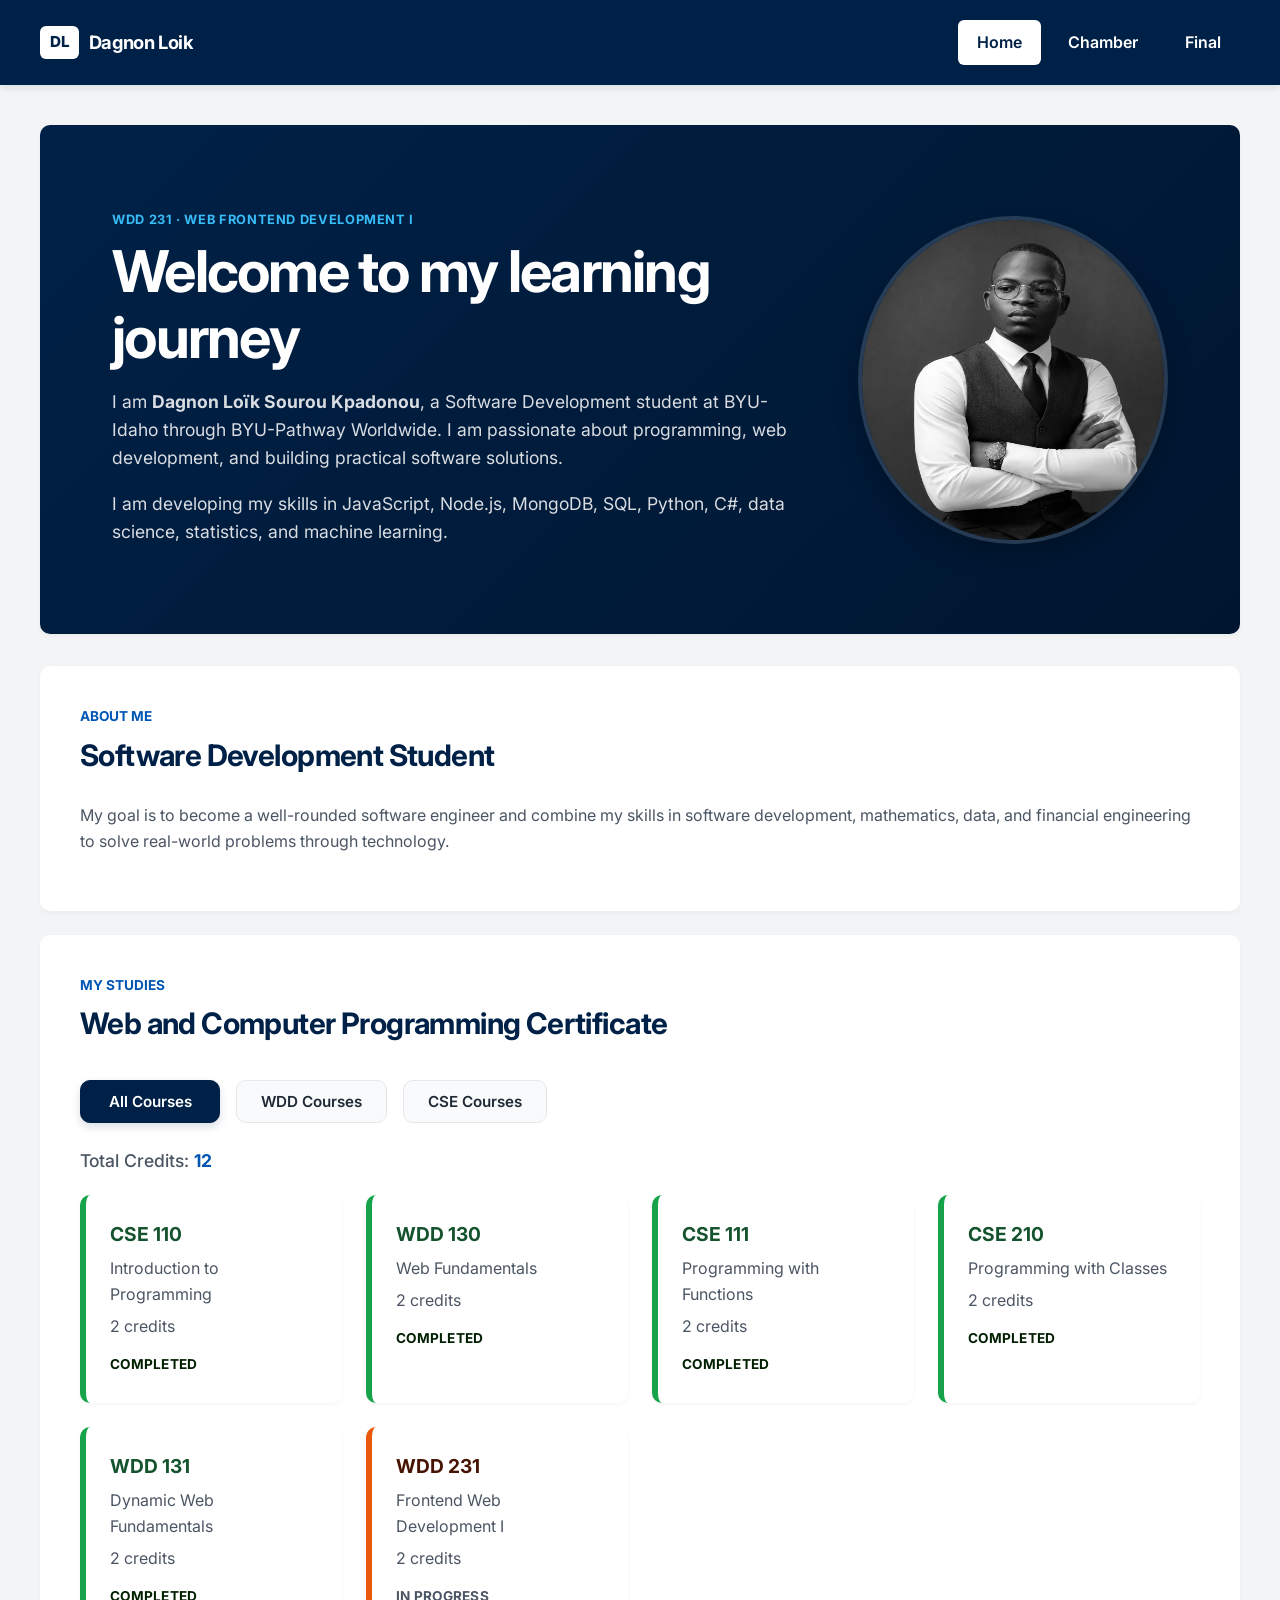
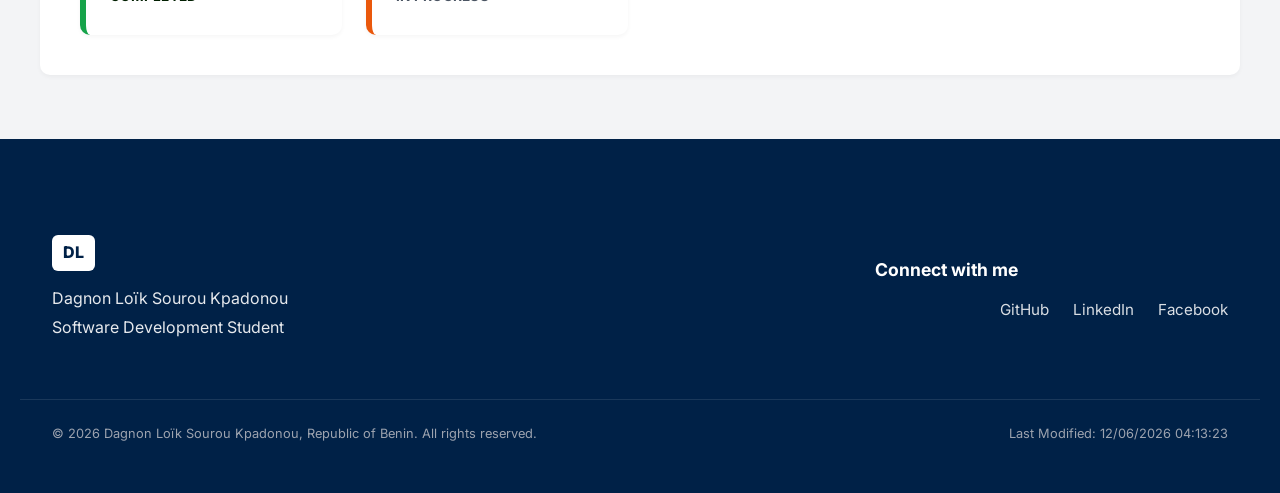
==== index.html @ 49eda0c6 "My home page" ====
<!DOCTYPE html>
<html lang="en">
<head>
    <meta charset="UTF-8">
    <meta name="viewport" content="width=device-width, initial-scale=1.0">
    <meta
        name="description"
        content="WDD 231 Web Frontend Development I course home page for Dagnon Loik Sourou Kpadonou"
    >
    <meta
        name="author"
        content="Dagnon Loik Sourou Kpadonou"
    >

    <title>WDD 231 | Web Frontend Development I</title>

    <link rel="preconnect" href="https://fonts.googleapis.com">
    <link rel="preconnect" href="https://fonts.gstatic.com" crossorigin>
    <link
        href="https://fonts.googleapis.com/css2?family=Inter:wght@400;500;600;700&display=swap"
        rel="stylesheet"
    >
    <link rel="stylesheet" href="styles/normalize.css">
    <link rel="stylesheet" href="styles/small.css">
    <link rel="stylesheet" href="styles/large.css">

    <script src="scripts/main.js" defer></script>
    <script src="scripts/courses.js" defer></script>
</head>

<body>

    <header class="site-header">
        <div class="header-container">

            <a href="index.html" class="site-logo" aria-label="Dagnon Loik home page">
                <span class="logo-mark">DL</span>
                <span class="logo-text">Dagnon Loik</span>
            </a>

            <button
                id="menu-button"
                type="button"
                aria-label="Open navigation menu"
                aria-expanded="false"
                aria-controls="navigation"
            >
                <span aria-hidden="true">☰</span>
            </button>

            <nav id="navigation" aria-label="Main navigation">
                <ul>
                    <li>
                        <a href="index.html" class="active" aria-current="page">
                            Home
                        </a>
                    </li>
                    <li>
                        <a href="#">Chamber</a>
                    </li>
                    <li>
                        <a href="#">Final</a>
                    </li>
                </ul>
            </nav>

        </div>
    </header>

    <main>

        <section class="hero" aria-labelledby="page-title">

            <div class="hero-content">
                <p class="eyebrow">WDD 231 · Web Frontend Development I</p>

                <h1 id="page-title">
                    Welcome to my learning journey
                </h1>

                <p>
                    I am <strong>Dagnon Loïk Sourou Kpadonou</strong>, a Software
                    Development student at BYU-Idaho through BYU-Pathway Worldwide.
                    I am passionate about programming, web development, and building
                    practical software solutions.
                </p>

                <p>
                    I am developing my skills in JavaScript, Node.js, MongoDB, SQL,
                    Python, C#, data science, statistics, and machine learning.
                </p>
            </div>

            <div class="hero-image">
                <img
                    src="images/profile.webp"
                    alt="Portrait of Dagnon Loik Sourou Kpadonou"
                    width="300"
                    height="300"
                >
            </div>

        </section>


        <section class="about-section" aria-labelledby="about-title">

            <div class="section-heading">
                <p class="section-label">About me</p>

                <h2 id="about-title">
                    Software Development Student
                </h2>
            </div>

            <p>
                My goal is to become a well-rounded software engineer and combine
                my skills in software development, mathematics, data, and financial
                engineering to solve real-world problems through technology.
            </p>

        </section>


        <section class="courses-section" aria-labelledby="courses-title">

            <div class="section-heading">
                <p class="section-label">My studies</p>

                <h2 id="courses-title">
                    Web and Computer Programming Certificate
                </h2>
            </div>

            <div class="course-controls" aria-label="Course filters">

                <button
                    id="all-courses"
                    type="button"
                    class="filter-button active-filter"
                >
                    All Courses
                </button>

                <button
                    id="wdd-courses"
                    type="button"
                    class="filter-button"
                >
                    WDD Courses
                </button>

                <button
                    id="cse-courses"
                    type="button"
                    class="filter-button"
                >
                    CSE Courses
                </button>

            </div>

            <p class="credits">
                Total Credits:
                <strong id="total-credits">0</strong>
            </p>

            <div
                id="course-container"
                class="course-grid"
                aria-live="polite"
            >
            </div>

        </section>

    </main>


    <footer class="site-footer">

        <div class="footer-container">

            <div class="footer-brand">
                <span class="footer-logo">DL</span>

                <p>
                    Dagnon Loïk Sourou Kpadonou
                </p>

                <p>
                    Software Development Student
                </p>
            </div>


            <div class="social-links">

                <h2>Connect with me</h2>

                <ul>
                    <li>
                        <a
                            href="https://github.com/dagnonloik-dev"
                            target="_blank"
                            rel="noopener noreferrer"
                            aria-label="Visit my GitHub profile"
                        >
                            GitHub
                        </a>
                    </li>

                    <li>
                        <a
                            href="https://www.linkedin.com/in/dagnonloik"
                            target="_blank"
                            rel="noopener noreferrer"
                            aria-label="Visit my LinkedIn profile"
                        >
                            LinkedIn
                        </a>
                    </li>

                    <li>
                        <a
                            href="https://www.facebook.com"
                            target="_blank"
                            rel="noopener noreferrer"
                            aria-label="Visit my Facebook profile"
                        >
                            Facebook
                        </a>
                    </li>
                </ul>

            </div>

        </div>


        <div class="footer-bottom">

            <p>
                &copy;
                <span id="currentyear"></span>
                Dagnon Loïk Sourou Kpadonou,
                Republic of Benin.
                All rights reserved.
            </p>

            <p id="lastModified"></p>

        </div>

    </footer>

</body>
</html>
---- styles/small.css ----
:root {
    --primary-color: #002147;      
    --secondary-color: #0056b3;    
    --accent-color: #e0f2fe;        
    --text-color: #1f2937;          
    --text-light: #4b5563;          
    --white-color: #ffffff;
    --background-bg: #f3f4f6;       
    
    --completed-bg: #f0fdf4;        
    --completed-border: #16a34a;    
    --progress-bg: #fff7ed;        
    --progress-border: #ea580c;      

    --border-radius: 10px;
    --transition-speed: 0.25s;
    --shadow-sm: 0 2px 4px rgba(0, 0, 0, 0.04);
}

body {
    font-family: 'Inter', sans-serif;
    color: var(--text-color);
    background-color: var(--background-bg);
    line-height: 1.6;
    margin: 0;
    -webkit-font-smoothing: antialiased;
}

h1, h2, h3 {
    color: var(--primary-color);
    font-weight: 700;
    margin-top: 0;
}

p {
    color: var(--text-light);
    margin-bottom: 1rem;
}

img {
    max-width: 100%;
    height: auto;
    display: block;
}

/* HEADER & MOBILE NAVIGATION */

.site-header {
    background-color: var(--primary-color);
    color: var(--white-color);
    position: sticky;
    top: 0;
    z-index: 1000;
    box-shadow: 0 4px 6px rgba(0, 0, 0, 0.08);
}

.header-container {
    display: flex;
    justify-content: space-between;
    align-items: center;
    padding: 1rem 1.25rem;
    position: relative;
}

.site-logo {
    display: flex;
    align-items: center;
    gap: 0.6rem;
    color: var(--white-color);
    text-decoration: none;
}

.logo-mark {
    background-color: var(--white-color);
    color: var(--primary-color);
    font-weight: 800;
    padding: 0.25rem 0.6rem;
    border-radius: 6px;
    font-size: 0.95rem;
}

.logo-text {
    font-weight: 700;
    font-size: 1.15rem;
    letter-spacing: -0.02em;
}

#menu-button {
    background: none;
    border: none;
    color: var(--white-color);
    font-size: 1.8rem;
    cursor: pointer;
    padding: 0.25rem;
    display: flex;
    align-items: center;
    justify-content: center;
    transition: transform var(--transition-speed) ease;
}

#menu-button:focus-visible {
    outline: 2px solid var(--white-color);
    border-radius: 4px;
}

#navigation {
    display: none;
    width: 100%;
    background-color: #001630; 
    position: absolute;
    top: 100%;
    left: 0;
    box-shadow: 0 8px 16px rgba(0, 0, 0, 0.15);
}

#navigation.open {
    display: block;
}

#navigation ul {
    list-style: none;
    margin: 0;
    padding: 0;
}

#navigation li {
    border-bottom: 1px solid rgba(255, 255, 255, 0.05);
}

#navigation a {
    display: block;
    padding: 1.1rem 1.5rem;
    color: var(--white-color);
    text-decoration: none;
    font-weight: 500;
    transition: background-color var(--transition-speed) ease;
}

#navigation a.active, 
#navigation a:hover {
    background-color: var(--secondary-color);
}

/* MAIN LAYOUT & SECTIONS */

main {
    padding: 1.25rem;
}

.hero, 
.about-section, 
.courses-section {
    background-color: var(--white-color);
    padding: 1.75rem 1.5rem;
    margin-bottom: 1.25rem;
    border-radius: var(--border-radius);
    box-shadow: var(--shadow-sm);
}


.hero-content p.eyebrow {
    color: var(--secondary-color);
    font-weight: 700;
    text-transform: uppercase;
    font-size: 0.8rem;
    letter-spacing: 0.05em;
    margin-bottom: 0.5rem;
}

.hero h1 {
    font-size: 2rem;
    margin-bottom: 1rem;
    letter-spacing: -0.02em;
}

.hero-image {
    display: flex;
    justify-content: center;
    margin-top: 1.75rem;
}

.hero-image img {
    border-radius: 50%;
    border: 4px solid var(--accent-color);
    box-shadow: 0 4px 10px rgba(0, 0, 0, 0.05);
}


.section-label {
    color: var(--secondary-color);
    font-weight: 700;
    font-size: 0.85rem;
    text-transform: uppercase;
    margin: 0 0 0.25rem 0;
}

.section-heading h2 {
    font-size: 1.5rem;
    margin-bottom: 1rem;
}

/* CONTROLES ET FILTRES DES COURS */

.course-controls {
    display: flex;
    flex-direction: column;
    gap: 0.6rem;
    margin: 1.5rem 0;
}

.filter-button {
    background-color: #f9fafb;
    color: var(--text-color);
    border: 1px solid #e5e7eb;
    padding: 0.8rem 1rem;
    border-radius: var(--border-radius);
    font-weight: 600;
    font-size: 0.95rem;
    cursor: pointer;
    transition: all var(--transition-speed) ease;
}

.filter-button:hover {
    background-color: #f3f4f6;
}


.filter-button.active-filter {
    background-color: var(--primary-color);
    color: var(--white-color);
    border-color: var(--primary-color);
    box-shadow: 0 4px 8px rgba(0, 33, 71, 0.15);
}

.credits {
    font-size: 1.1rem;
    font-weight: 500;
    margin-bottom: 1.25rem;
}

.credits strong {
    color: var(--secondary-color);
}

/* CARTES DE COURS & LOGIQUE DE STATUT */

.course-grid {
    display: grid;
    grid-template-columns: 1fr;
    gap: 1rem;
}

.course-card {
    padding: 1.5rem;
    border-radius: var(--border-radius);
    box-shadow: var(--shadow-sm);
    display: flex;
    flex-direction: column;
    gap: 0.4rem;
}

.course-card h3 {
    font-size: 1.2rem;
    margin: 0;
}

.course-card p {
    margin: 0;
}

.course-card .completion-status {
    font-size: 0.85rem;
    font-weight: 700;
    text-transform: uppercase;
    margin-top: 0.5rem;
    letter-spacing: 0.02em;
}


.course-card.completed {
    background-color: #fff;
    border-left: 6px solid var(--completed-border);
}

.course-card.completed h3 {
    color: #14532d;
}

.course-card.completed .completion-status {
    color: rgb(1, 31, 1);
}

.course-card:not(.completed) {
    background-color: #fff;
    border-left: 6px solid var(--progress-border);
}

.course-card:not(.completed) h3 {
    color: #471302;
}

/* FOOTER */

.site-footer {
    background-color: var(--primary-color);
    color: var(--white-color);
    padding: 2.5rem 1.25rem 1.5rem 1.25rem;
    text-align: center;
}

.footer-brand .footer-logo {
    display: inline-block;
    background-color: var(--white-color);
    color: var(--primary-color);
    font-weight: 800;
    padding: 0.3rem 0.7rem;
    border-radius: 6px;
    margin-bottom: 0.75rem;
}

.footer-brand p {
    color: rgba(255, 255, 255, 0.9);
    margin: 0.2rem 0;
}

.social-links h2 {
    color: var(--white-color);
    font-size: 1.1rem;
    margin: 1.75rem 0 0.75rem 0;
}

.social-links ul {
    list-style: none;
    padding: 0;
    margin: 0;
    display: flex;
    justify-content: center;
    gap: 1.25rem;
}

.social-links a {
    color: var(--white-color);
    text-decoration: none;
    font-size: 0.95rem;
    opacity: 0.85;
    transition: opacity var(--transition-speed) ease;
}

.social-links a:hover {
    opacity: 1;
    text-decoration: underline;
}

.footer-bottom {
    margin-top: 2rem;
    padding-top: 1.25rem;
    border-top: 1px solid rgba(255, 255, 255, 0.1);
    font-size: 0.8rem;
    color: #9ca3af;
}

.footer-bottom p {
    margin: 0.4rem 0;
    color: #9ca3af;
}
---- styles/large.css ----
/* LARGE SCREEN LAYOUT & INTERACTION */

@media screen and (min-width: 700px) {

    /* HEADER & TOP NAVIGATION */

    .header-container {
        max-width: 1200px;
        margin: 0 auto;
        padding: 1.25rem 2rem;
        display: flex;
        flex-wrap: nowrap;
        align-items: center;
        gap: 2rem;
    }

    .site-logo {
        flex: 1;
    }

    #menu-button {
        display: none;
    }

    #navigation {
        display: block;
        width: auto;
        flex-basis: auto;
        background-color: transparent;
        position: static;
        box-shadow: none;
    }

    #navigation ul {
        display: flex;
        align-items: center;
        gap: 0.5rem;
        margin: 0;
        padding: 0;
        list-style: none;
    }

    #navigation li {
        border-bottom: none;
    }

    #navigation a {
        display: block;
        padding: 0.6rem 1.2rem;
        border-radius: 6px;
        color: var(--white-color);
        text-decoration: none;
        font-weight: 600;
        transition: background-color var(--transition-speed) ease, color var(--transition-speed) ease;
    }

    #navigation a:hover,
    #navigation a:focus-visible {
        background-color: rgba(255, 255, 255, 0.15);
    }

    #navigation a.active {
        background-color: var(--white-color);
        color: var(--primary-color);
        box-shadow: var(--shadow-sm);
    }


    /* MAIN CONTAINER */
    main {
        max-width: 1200px;
        margin: 0 auto;
        padding: 2.5rem 2rem;
    }


    /* HERO COMPONENT */
    .hero {
        display: grid;
        grid-template-columns: 1.8fr 1.2fr;
        align-items: center;
        gap: 4rem;
        padding: 3.5rem;
        margin-bottom: 2rem;
        background: linear-gradient(135deg, var(--primary-color) 0%, #001630 100%);
        color: var(--white-color);
    }

    .hero-content {
        max-width: 700px;
    }

    .hero-content p.eyebrow {
        color: #38bdf8; 
    }

    .hero h1 {
        font-size: 3.25rem;
        line-height: 1.15;
        letter-spacing: -0.03em;
        color: var(--white-color);
    }

    .hero p {
        font-size: 1.1rem;
        color: rgba(255, 255, 255, 0.85);
    }

    .hero-image {
        margin-top: 0;
    }

    .hero-image img {
        width: 280px;
        height: 280px;
        border: 4px solid rgba(255, 255, 255, 0.15);
        box-shadow: 0 12px 24px rgba(0, 0, 0, 0.25);
        transition: transform 0.4s cubic-bezier(0.175, 0.885, 0.32, 1.275);
    }

    .hero-image img:hover {
        transform: scale(1.05) rotate(2deg); 
    }


    /* SECTIONS GENERALES */

    .about-section,
    .courses-section {
        padding: 2.5rem;
        margin-bottom: 1.5rem;
    }

    .section-heading {
        margin-bottom: 1.5rem;
    }

    .section-heading h2 {
        font-size: 1.85rem;
        letter-spacing: -0.02em;
    }


    /* FILTRES */
    .course-controls {
        flex-direction: row;
        align-items: center;
        gap: 1rem;
        margin: 2rem 0 1.5rem 0;
    }

    .filter-button {
        min-width: 140px;
        padding: 0.75rem 1.5rem;
    }

    .filter-button:hover {
        transform: translateY(-2px);
        box-shadow: 0 4px 12px rgba(0, 0, 0, 0.05);
    }

    .filter-button:active {
        transform: translateY(0);
    }

    /* GRILLE DES COURS  */
    .course-grid {
        grid-template-columns: repeat(3, 1fr);
        gap: 1.5rem;
    }

    .course-card {
        min-height: 160px;
        transition: transform 0.25s ease, box-shadow 0.25s ease, border-color 0.25s ease;
    }

    .course-card:hover {
        transform: translateY(-4px);
        box-shadow: 0 12px 20px rgba(0, 0, 0, 0.08);
    }


    /* FOOTER DOCK */
    .footer-container {
        max-width: 1200px;
        margin: 0 auto;
        padding: 3.5rem 2rem;
        display: grid;
        grid-template-columns: 1fr 1fr;
        align-items: center;
        gap: 3rem;
    }

    .footer-brand {
        text-align: left;
    }

    .social-links h2 {
        margin: 0 0 0.75rem 0;
    }

    .social-links ul {
        justify-content: flex-end;
        gap: 1.5rem;
    }

    .footer-bottom {
        max-width: 1200px;
        margin: 0 auto;
        padding: 1.5rem 2rem;
        display: flex;
        justify-content: space-between;
        align-items: center;
    }
    
    .footer-bottom p {
        margin: 0;
    }
}

/* EXTRA LARGE SCREENS (Écrans larges) */
@media screen and (min-width: 1100px) {

    .hero {
        grid-template-columns: 2.2fr 1fr;
        padding: 4.5rem;
    }

    .hero h1 {
        font-size: 3.6rem;
    }

    .hero-image img {
        width: 320px;
        height: 320px;
    }

    .course-grid {
        grid-template-columns: repeat(4, 1fr);
    }
}
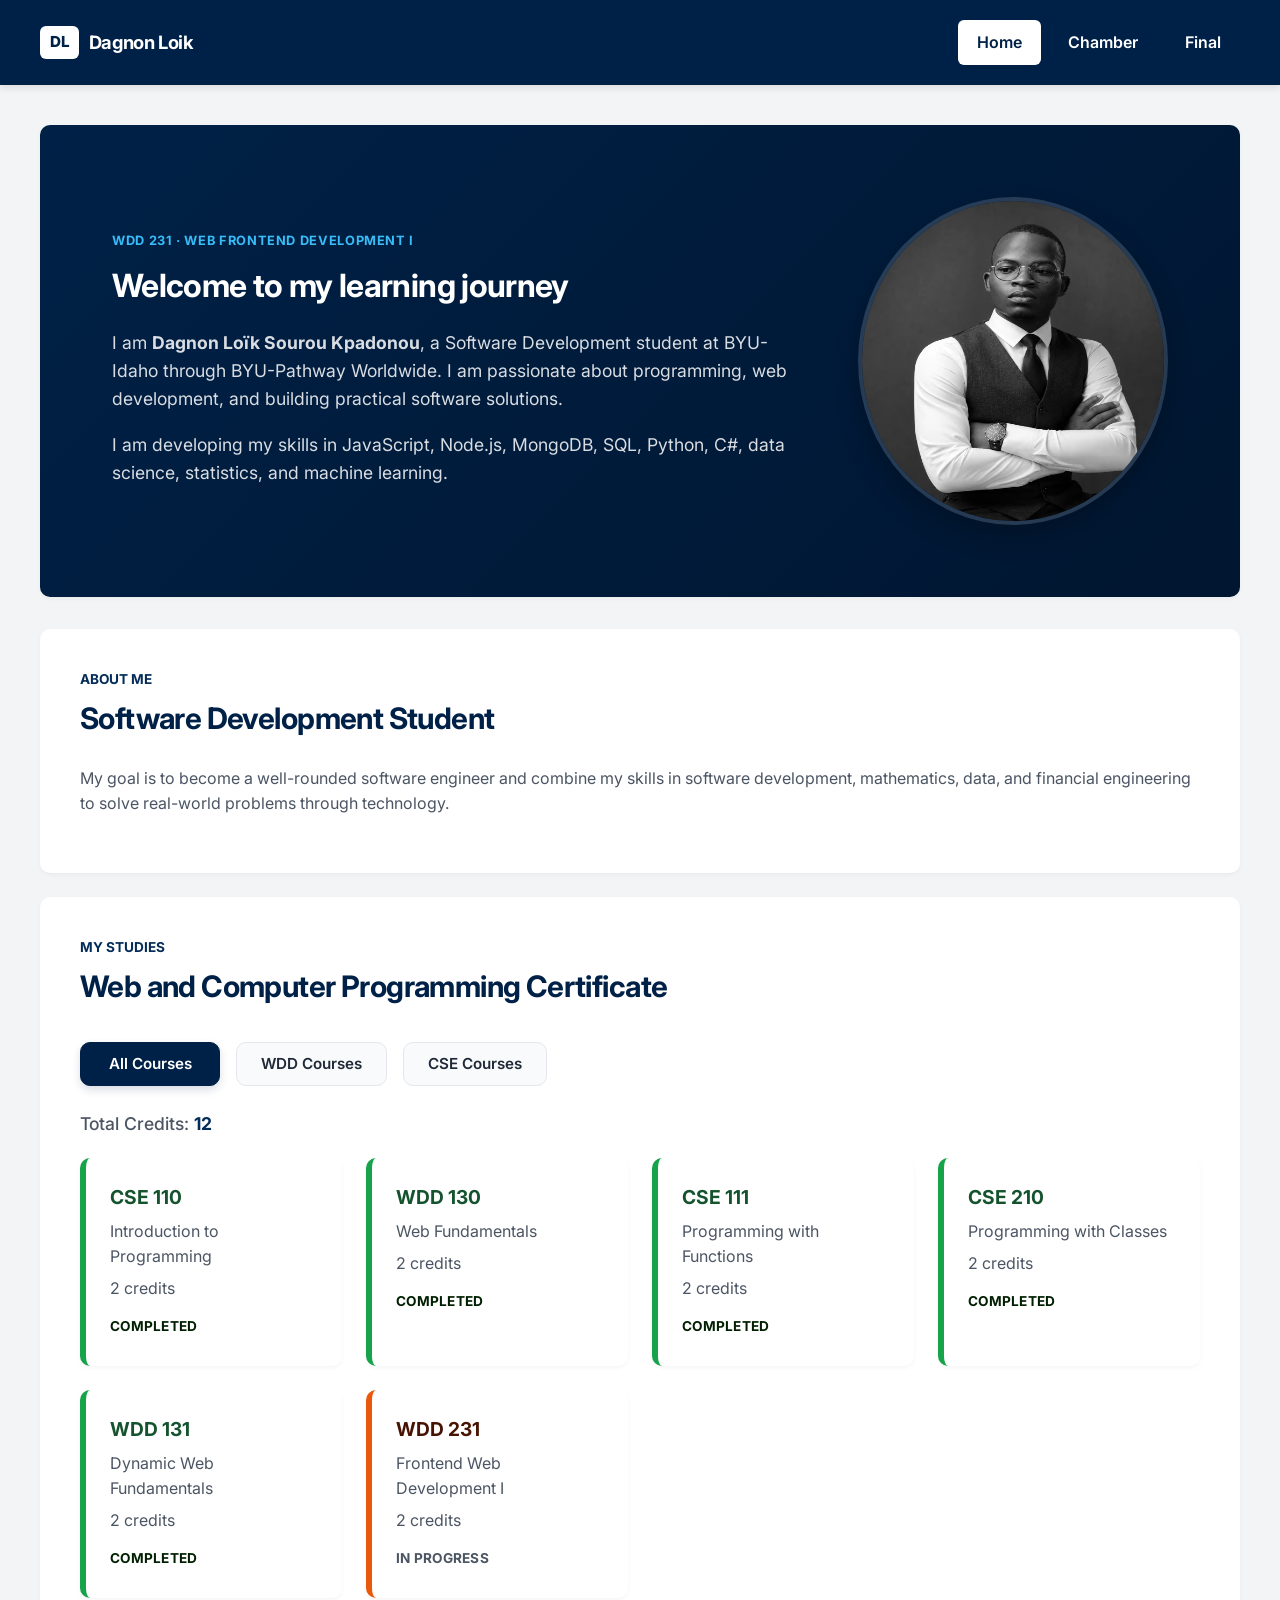
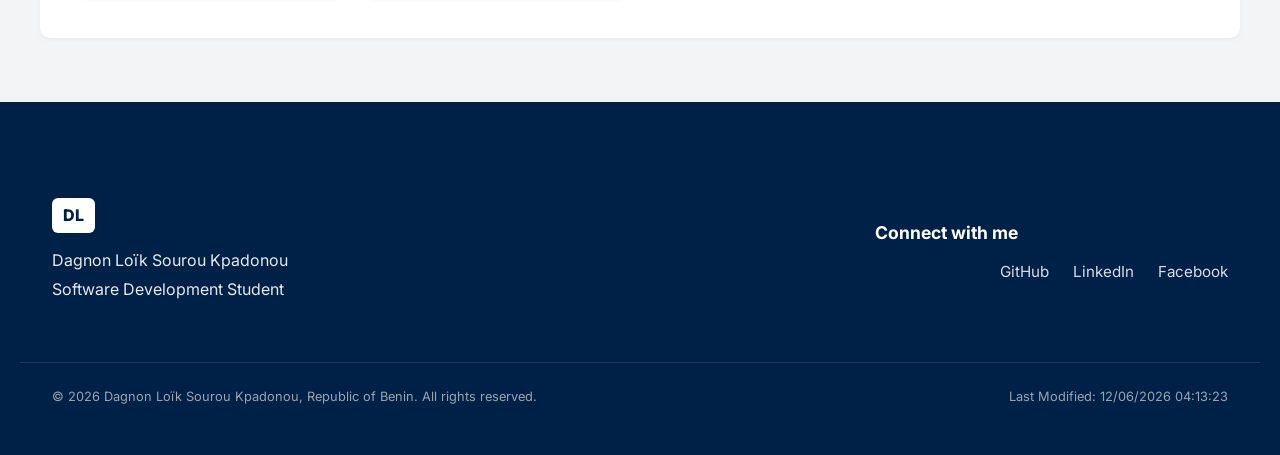
==== commit 46fb4cba: "My home page adjusment" ====
--- a/index.html
+++ b/index.html
@@ -74,9 +74,9 @@
             <div class="hero-content">
                 <p class="eyebrow">WDD 231 · Web Frontend Development I</p>
 
-                <h1 id="page-title">
+                <h2 id="page-title">
                     Welcome to my learning journey
-                </h1>
+                </h2>
 
                 <p>
                     I am <strong>Dagnon Loïk Sourou Kpadonou</strong>, a Software
@@ -132,7 +132,7 @@
                 </h2>
             </div>
 
-            <div class="course-controls" aria-label="Course filters">
+            <div class="course-controls" >
 
                 <button
                     id="all-courses"
--- a/styles/small.css
+++ b/styles/small.css
@@ -1,6 +1,6 @@
 :root {
     --primary-color: #002147;      
-    --secondary-color: #0056b3;    
+    --secondary-color: #032c58;    
     --accent-color: #e0f2fe;        
     --text-color: #1f2937;          
     --text-light: #4b5563;          
@@ -167,10 +167,11 @@
     margin-bottom: 0.5rem;
 }
 
-.hero h1 {
+.hero h2 {
     font-size: 2rem;
     margin-bottom: 1rem;
     letter-spacing: -0.02em;
+    color: var(--white-color);
 }
 
 .hero-image {
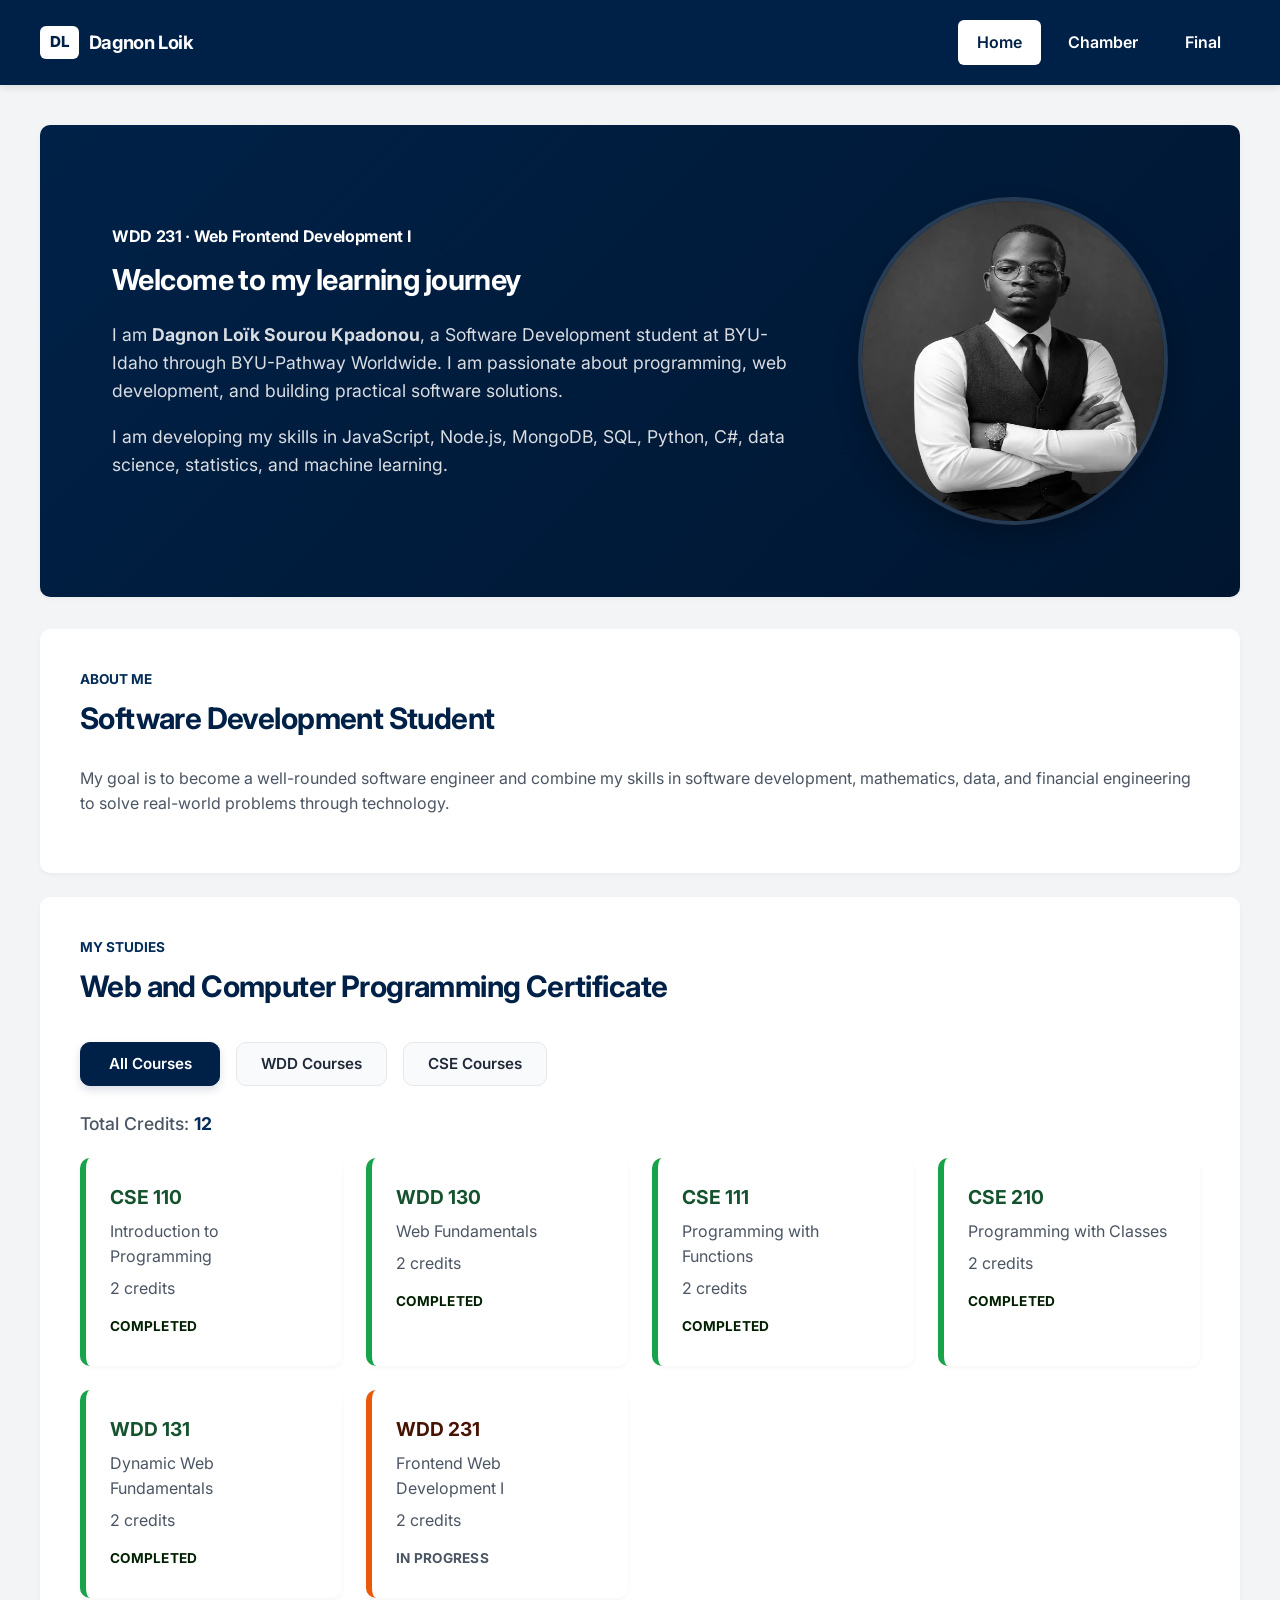
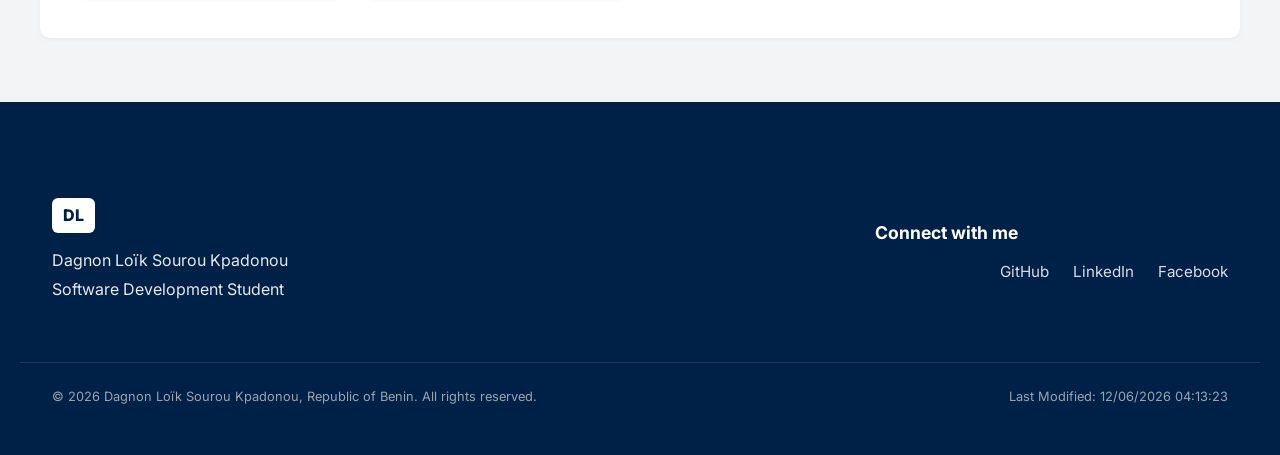
==== commit 30641ecd: "My home page adjusment" ====
--- a/index.html
+++ b/index.html
@@ -72,7 +72,7 @@
         <section class="hero" aria-labelledby="page-title">
 
             <div class="hero-content">
-                <p class="eyebrow">WDD 231 · Web Frontend Development I</p>
+                <h1 class="eyebrow">WDD 231 · Web Frontend Development I</h1>
 
                 <h2 id="page-title">
                     Welcome to my learning journey
--- a/styles/small.css
+++ b/styles/small.css
@@ -157,18 +157,24 @@
     box-shadow: var(--shadow-sm);
 }
 
-
-.hero-content p.eyebrow {
+.hero h1.eyebrow {
+    font-size: 1rem;
+    margin-bottom: 0.75rem;
+    letter-spacing: -0.02em;
+    color: var(--light-color);
+}
+
+.hero-content h2.eyebrow {
     color: var(--secondary-color);
     font-weight: 700;
     text-transform: uppercase;
-    font-size: 0.8rem;
+    font-size: 0.2rem;
     letter-spacing: 0.05em;
     margin-bottom: 0.5rem;
 }
 
 .hero h2 {
-    font-size: 2rem;
+    font-size: 1.8rem;
     margin-bottom: 1rem;
     letter-spacing: -0.02em;
     color: var(--white-color);
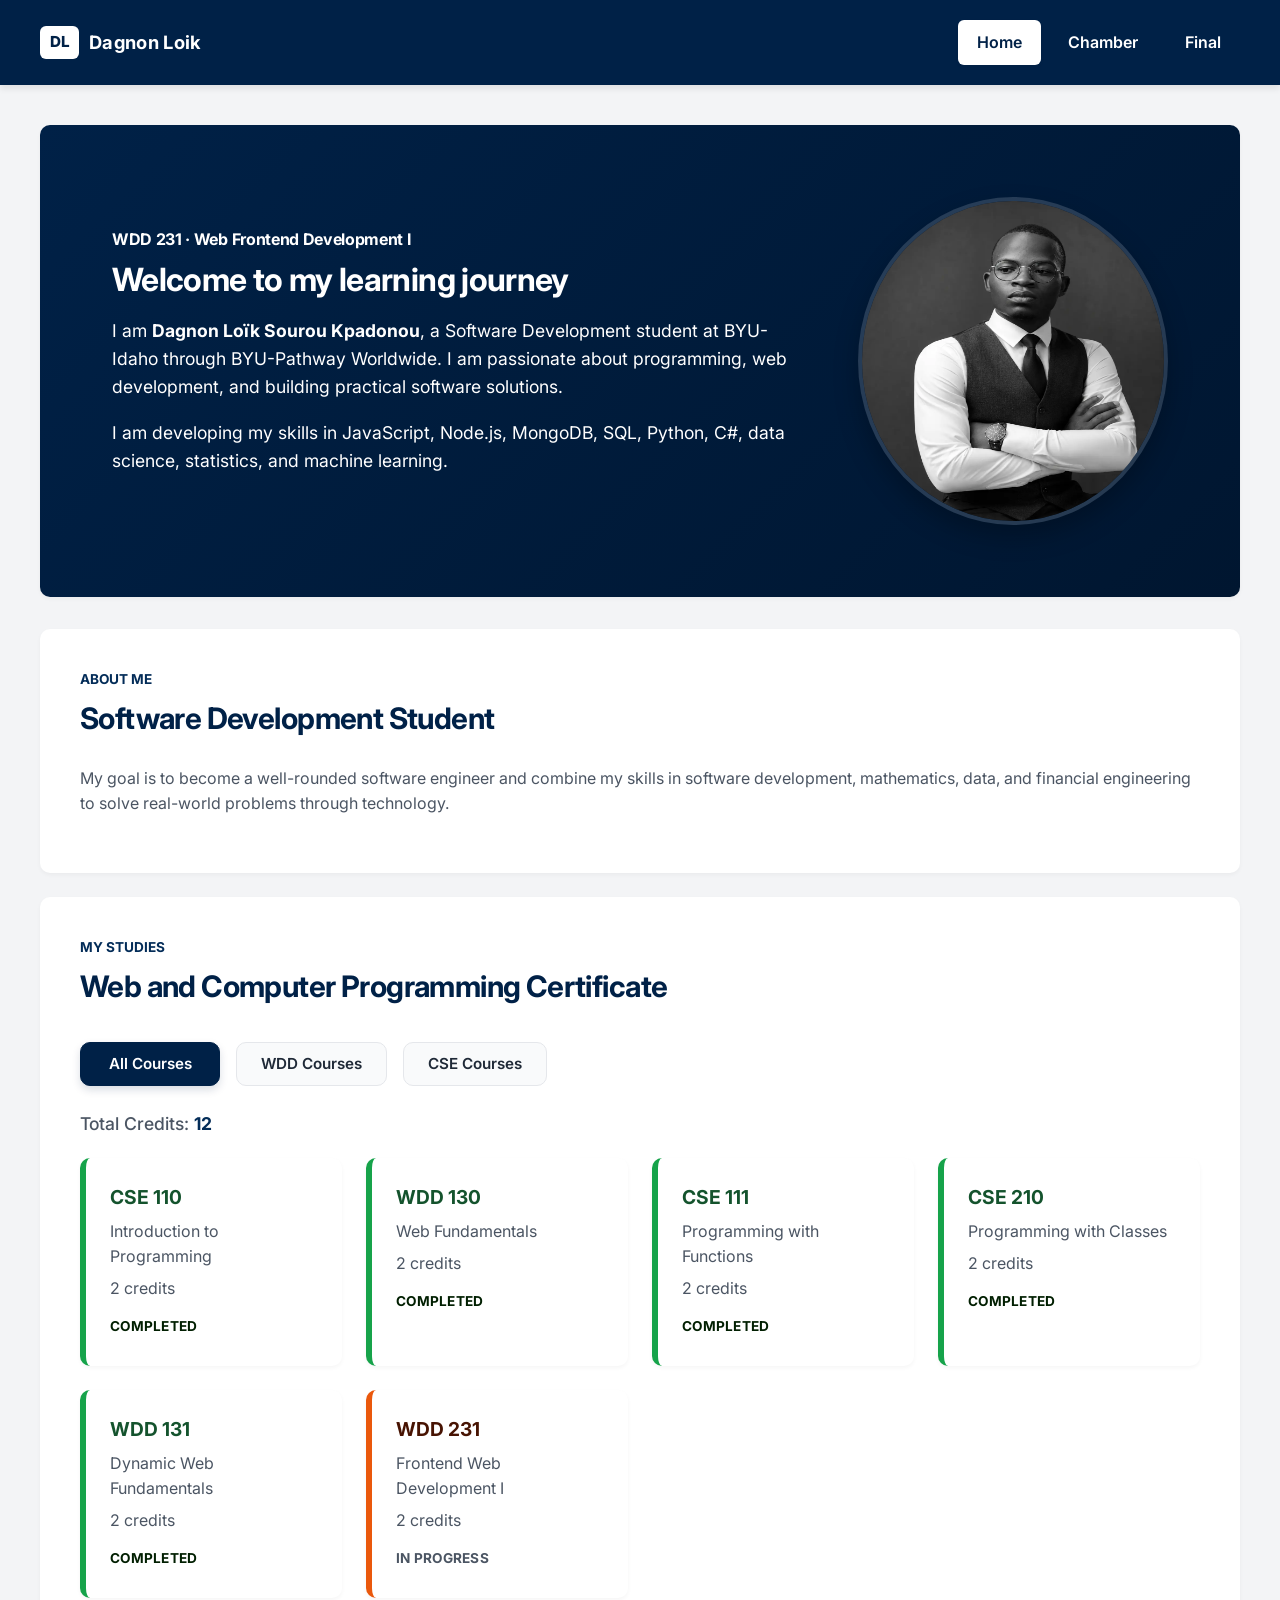
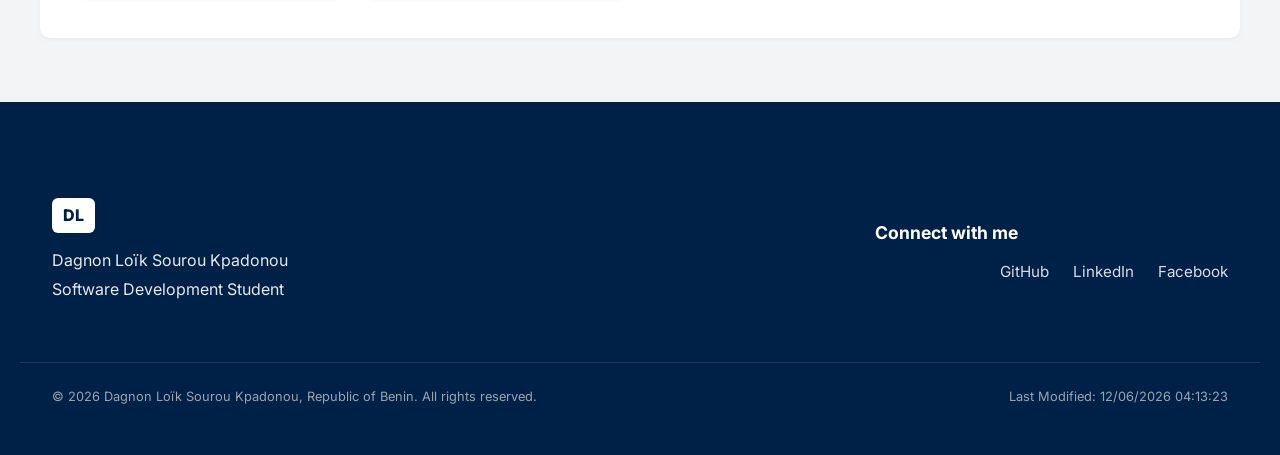
==== commit 7c8bb52f: "Prophets page" ====
--- a/index.html
+++ b/index.html
@@ -40,7 +40,6 @@
 
             <button
                 id="menu-button"
-                type="button"
                 aria-label="Open navigation menu"
                 aria-expanded="false"
                 aria-controls="navigation"
@@ -94,6 +93,7 @@
             <div class="hero-image">
                 <img
                     src="images/profile.webp"
+                    loading="lazy"
                     alt="Portrait of Dagnon Loik Sourou Kpadonou"
                     width="300"
                     height="300"
@@ -101,7 +101,6 @@
             </div>
 
         </section>
-
 
         <section class="about-section" aria-labelledby="about-title">
 
@@ -120,7 +119,6 @@
             </p>
 
         </section>
-
 
         <section class="courses-section" aria-labelledby="courses-title">
 
--- a/styles/small.css
+++ b/styles/small.css
@@ -23,7 +23,6 @@
     background-color: var(--background-bg);
     line-height: 1.6;
     margin: 0;
-    -webkit-font-smoothing: antialiased;
 }
 
 h1, h2, h3 {
@@ -82,7 +81,7 @@
 .logo-text {
     font-weight: 700;
     font-size: 1.15rem;
-    letter-spacing: -0.02em;
+    letter-spacing: .02em;
 }
 
 #menu-button {
@@ -173,11 +172,11 @@
     margin-bottom: 0.5rem;
 }
 
-.hero h2 {
+.hero h2#page-title {
     font-size: 1.8rem;
     margin-bottom: 1rem;
     letter-spacing: -0.02em;
-    color: var(--white-color);
+    color: var(--secondary-color);
 }
 
 .hero-image {
--- a/styles/large.css
+++ b/styles/large.css
@@ -101,9 +101,15 @@
         color: var(--white-color);
     }
 
+    .hero h2#page-title {
+        font-size: 2rem;
+        line-height: 1.2;
+        color: var(--white-color);
+    }
+
     .hero p {
         font-size: 1.1rem;
-        color: rgba(255, 255, 255, 0.85);
+        color: #fff;
     }
 
     .hero-image {
